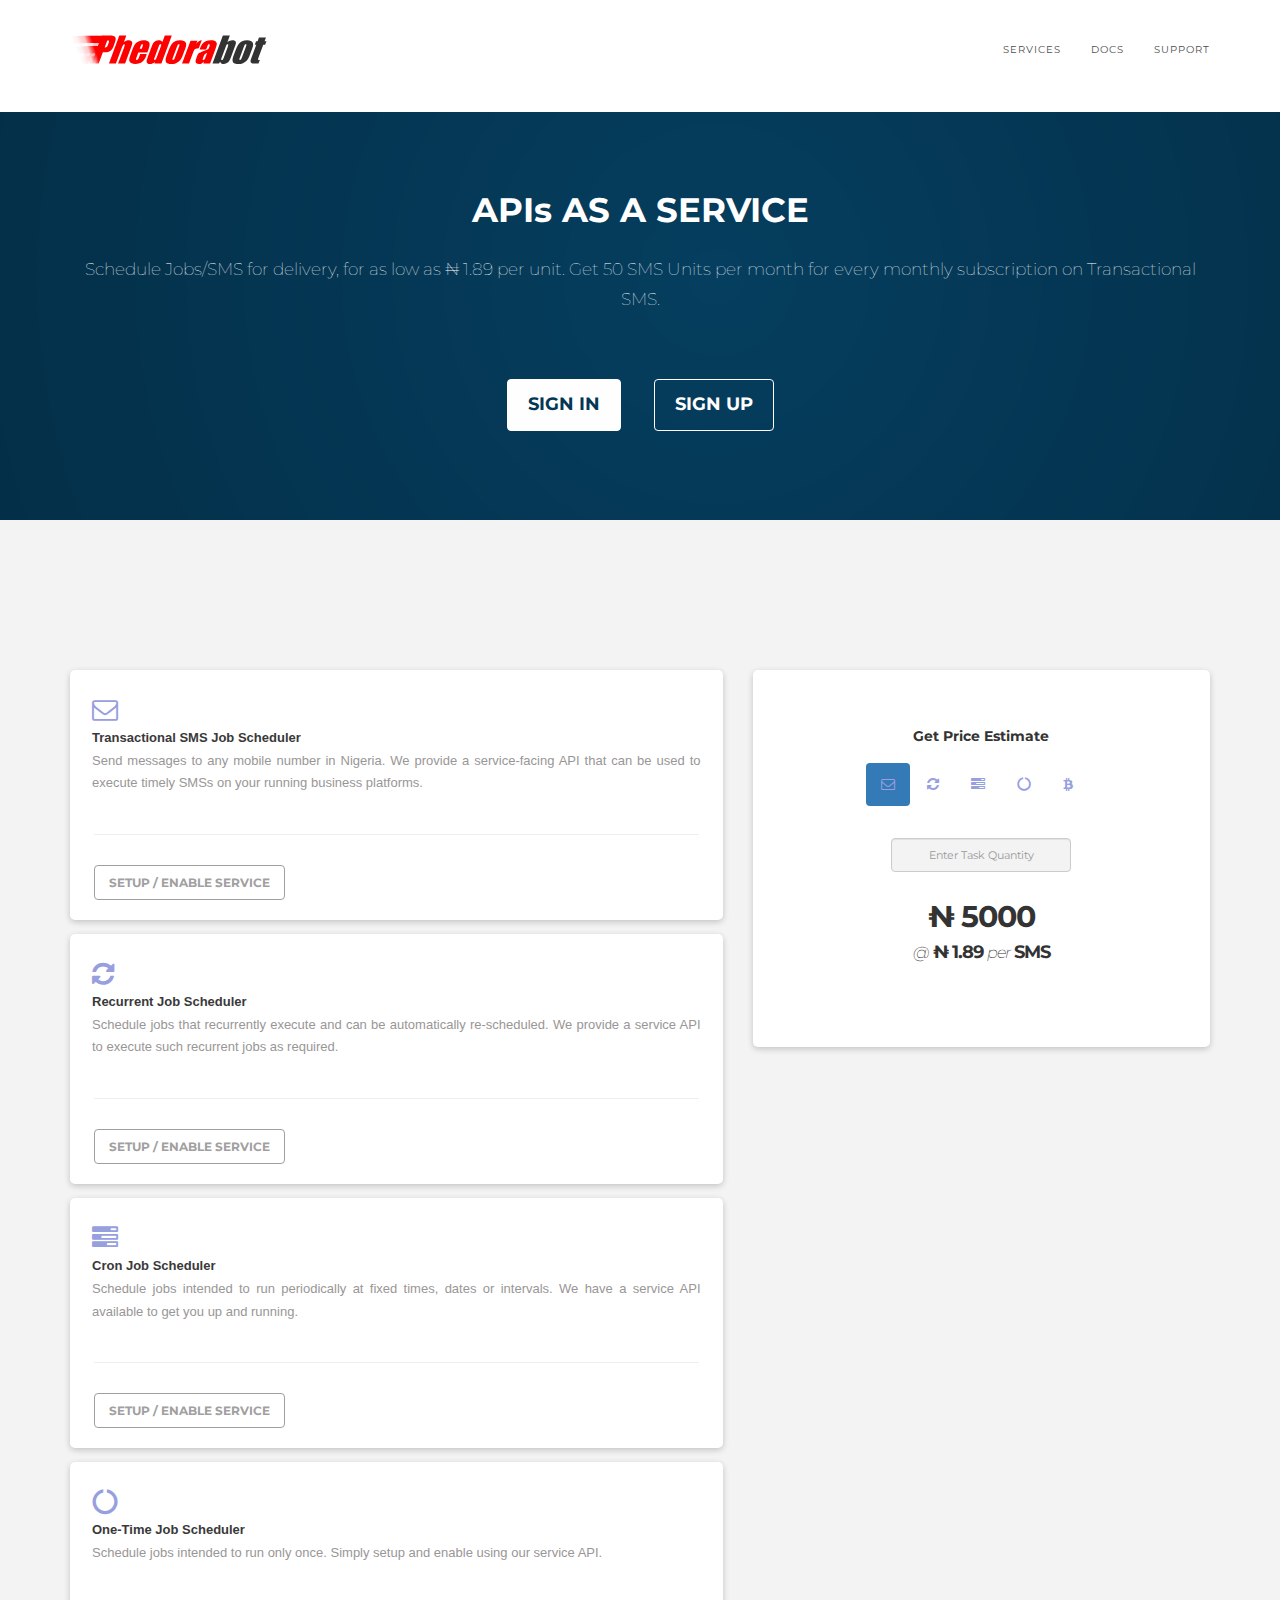
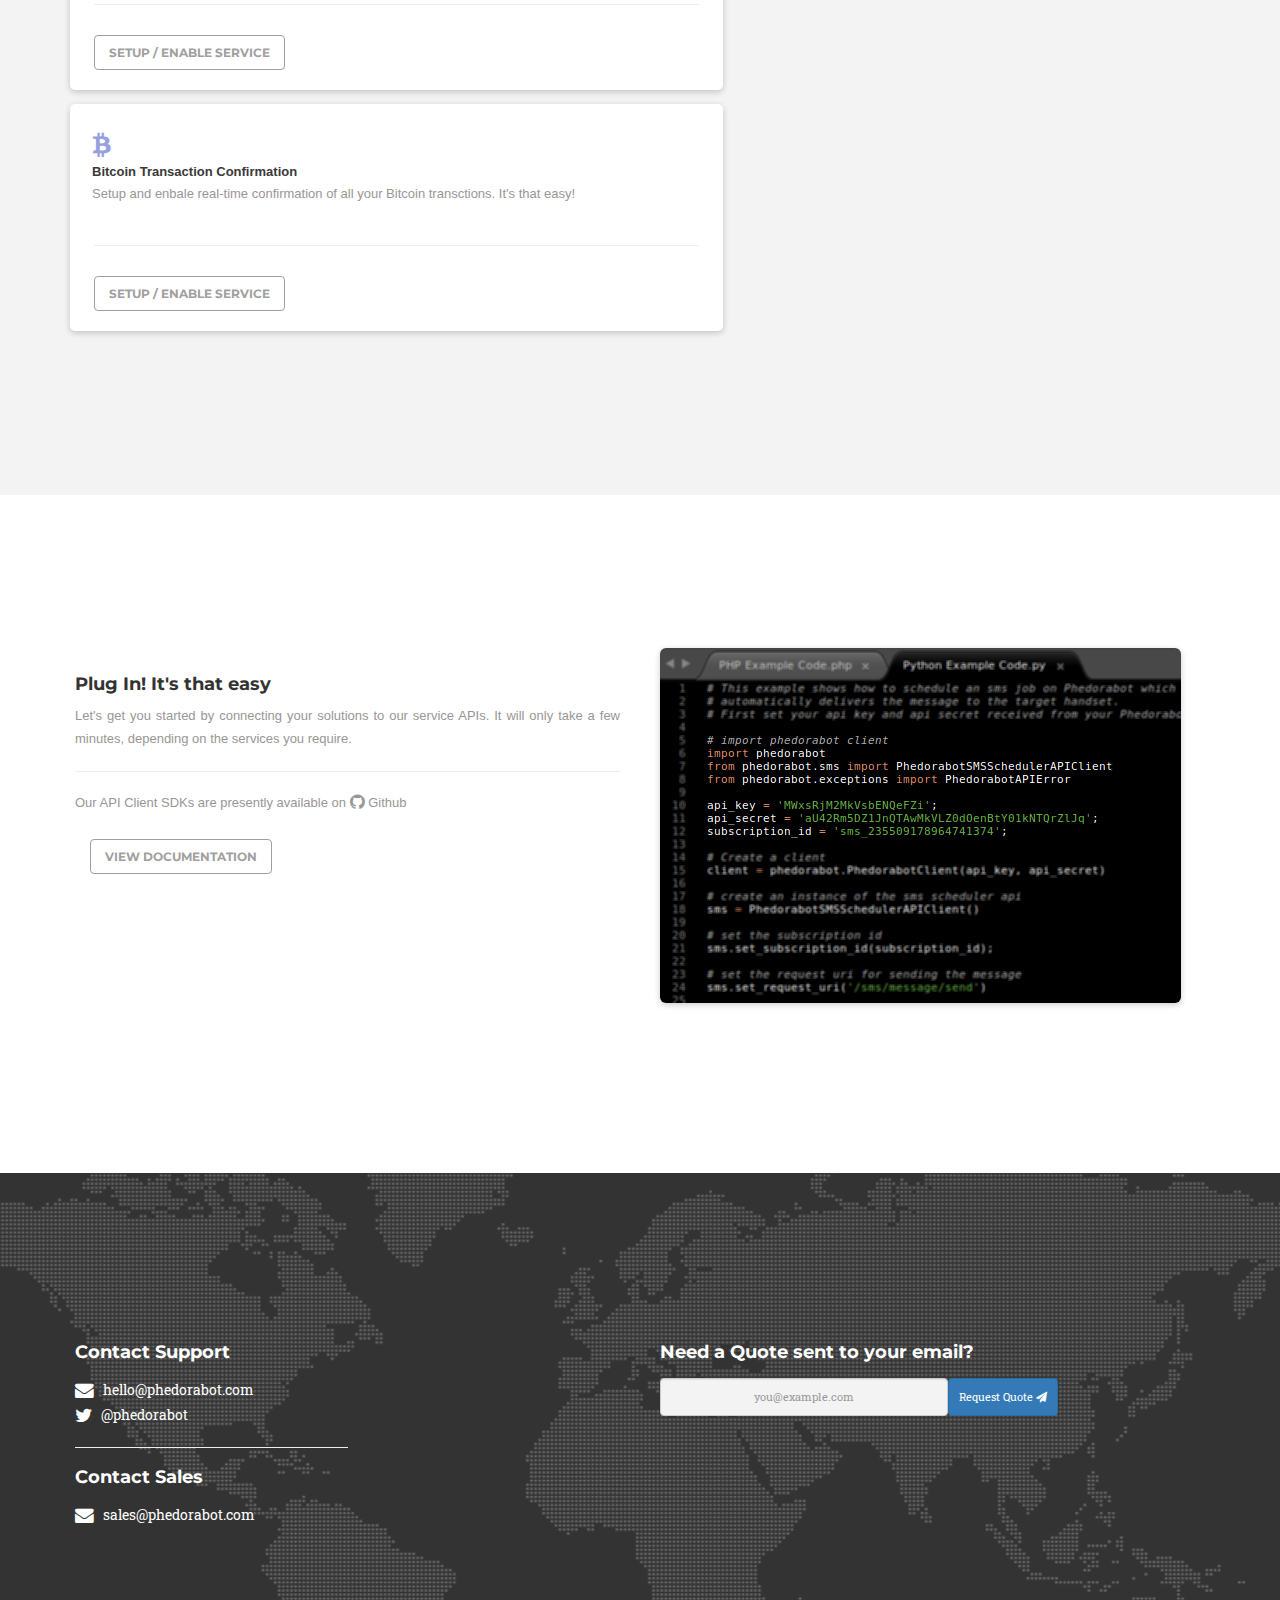
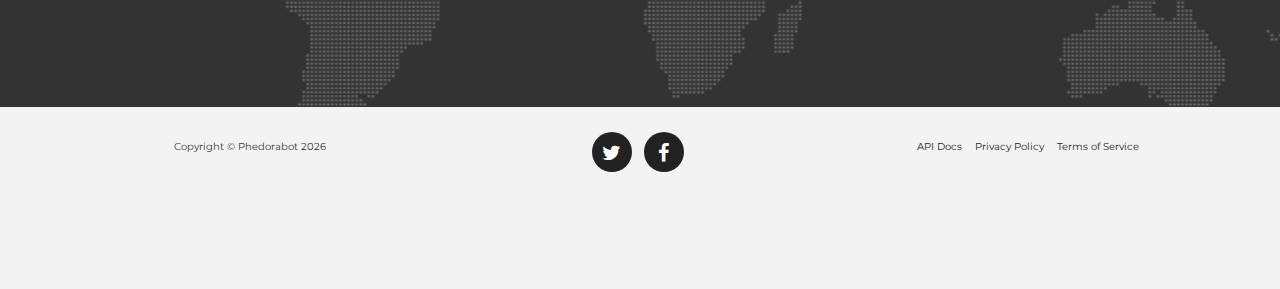
==== index.html @ bf087cc8 "Support Section & Estimate Aside Update" ====
<!DOCTYPE html>
<html lang="en">

<head>

    <meta charset="utf-8">
    <meta http-equiv="X-UA-Compatible" content="IE=edge">
    <meta name="viewport" content="width=device-width, initial-scale=1">
    <meta name="description" content="A Technology Solution Provider - PNET ">
    <meta name="author" content="">
    <link rel="shortcut icon" href="img/favicon.png">

    <title>Phedorabot</title>

    <!-- Bootstrap Core CSS -->
    <link href="css/bootstrap.min.css" rel="stylesheet">

    <!-- Custom CSS -->
    <link href="css/main.css" rel="stylesheet">
    <link href="css/animate.css" rel="stylesheet">

    <!-- Custom Fonts -->
    <link href="font-awesome/css/font-awesome.min.css" rel="stylesheet" type="text/css">
    <link href="https://fonts.googleapis.com/css?family=Montserrat:400,700" rel="stylesheet" type="text/css">
    <link href='https://fonts.googleapis.com/css?family=Kaushan+Script' rel='stylesheet' type='text/css'>
    <link href='https://fonts.googleapis.com/css?family=Droid+Serif:400,700,400italic,700italic' rel='stylesheet' type='text/css'>
    <link href='https://fonts.googleapis.com/css?family=Roboto+Slab:400,100,300,700' rel='stylesheet' type='text/css'>

    <!-- HTML5 Shim and Respond.js IE8 support of HTML5 elements and media queries -->
    <!-- WARNING: Respond.js doesn't work if you view the page via file:// -->
    <!--[if lt IE 9]>
        <script src="https://oss.maxcdn.com/libs/html5shiv/3.7.0/html5shiv.js"></script>
        <script src="https://oss.maxcdn.com/libs/respond.js/1.4.2/respond.min.js"></script>
    <![endif]-->

</head>

<body id="page-top" class="index">

    <!-- Navigation -->
    <nav class="navbar navbar-default navbar-fixed-top">
        <div class="container">
            <!-- Brand and toggle get grouped for better mobile display -->
            <div class="navbar-header page-scroll">
                <button type="button" class="navbar-toggle" data-toggle="collapse" data-target="#bs-example-navbar-collapse-1">
                    <span class="sr-only">Toggle navigation</span>
                    <span class="icon-bar"></span>
                    <span class="icon-bar"></span>
                    <span class="icon-bar"></span>
                </button>

                <a class="navbar-brand page-scroll" href="#page-top"><img  src="img/phedorabot.svg" alt="PNet Logo"/> </a>

            </div>

            <!-- Collect the nav links, forms, and other content for toggling -->
            <div class="collapse navbar-collapse" id="bs-example-navbar-collapse-1">
                <ul class="nav navbar-nav navbar-right">
                    <li class="hidden">
                        <a href="#page-top"></a>
                    </li>
                    <li>
                        <a class="page-scroll" href="#services">Services</a>
                    </li>
                    <li>
                        <a class="page-scroll" href="#docs">Docs</a>
                    </li>
                    <li>
                        <a class="page-scroll" href="#contact">Support</a>
                    </li>
                </ul>
            </div>
            <!-- /.navbar-collapse -->
        </div>
        <!-- /.container-fluid -->
    </nav>

    <!-- Header -->
    <header>
        <div class="container">
            <div class="intro-text">
                <div class="intro-lead-in animated fadeInDown"></div>
                <div class="intro-heading animated fadeInDown"><!--Heading Content--></div>

                <a href="#"><button class="btn btn-xl-alt">Sign In</button></a>
                <a href="#"><button class="btn btn-xl">Sign Up</button></a>
            </div>
        </div>
    </header>

    <!-- Services Section -->
    <section id="services">
        <div class="container">
            <div class="row">
                <div class="col-md-7">
                    <div class="service-list-index">                     
                       <p class="tsms text-muted"><i class="fa fa-envelope-o fa-2x service-tags"></i><br></p>
                       <hr>
                       <a href=""><button class="btn btn-service-list">Setup / Enable Service</button></a> 
                    </div>
                    <div class="service-list-index">                     
                       <p class="recurrent text-muted"><i class="fa fa-refresh fa-2x service-tags"></i><br></p>
                       <hr>
                       <a href=""><button class="btn btn-service-list">Setup / Enable Service</button></a> 
                    </div>
                    <div class="service-list-index">                     
                       <p class="cron text-muted"><i class="fa fa-tasks fa-2x service-tags"></i><br></p>
                       <hr>
                       <a href=""><button class="btn btn-service-list">Setup / Enable Service</button></a> 
                    </div>
                    <div class="service-list-index">                     
                       <p class="one-time text-muted"><i class="fa fa-circle-o-notch fa-2x service-tags"></i><br></p>
                       <hr>
                       <a href=""><button class="btn btn-service-list">Setup / Enable Service</button></a> 
                    </div>
                    <div class="service-list-index">                     
                       <p class="bitcoin text-muted"><i class="fa fa-bitcoin fa-2x service-tags"></i><br></p>
                       <hr>
                       <a href=""><button class="btn btn-service-list">Setup / Enable Service</button></a> 
                    </div>       
                </div>

                <div class="col-md-5 text-center">
                    <!-- *Place Holder for Price Estimate* -->
                    <aside class="est-aside">
                   
                    <label class="" style="margin-bottom:17px">Get Price Estimate</label>
                    <div id="estimate" style="width: 260px; padding-right: 15px;padding-left: 15px;margin-right: auto;margin-left: auto;">
                    <ul class="nav nav-pills" style="">
                        <li role="presentation" class="active"><a href="#"><i class="fa fa-envelope-o service-tags"></i></a></li>
                        <li role="presentation"><a href=" "><i class="fa fa-refresh service-tags"></i></a></li>
                        <li role="presentation"><a href=" "><i class="fa fa-tasks service-tags"></i></a></li>
                        <li role="presentation"><a href=" "><i class="fa fa-circle-o-notch service-tags"></i></a></li>
                        <li role="presentation"><a href=" "><i class="fa fa-bitcoin service-tags"></i></a></li>
                    </ul>
                    </div><!---/.estimate-->
                    <br>
                    <form class="form-inline">
                        <div class="form-group">
                            <label class="sr-only" for="">Transactional SMS Price Estimate</label>
                            <input type="" class="form-control text-center" placeholder="Enter Task Quantity" style="background-color: #f3f3f3;font-size:11px">
                        </div>
                        <!--button type="submit" class="btn btn-primary ">Get Estimate</button-->           
                    </form>

                    <div class="est-aside-result">
                        <h2>₦ 5000</h2>
                        <h4><em>@</em> ₦ 1.89 <em>per</em> SMS</h4>
                    </div> 
                    
                    </aside>

                </div>

            </div>
            
        </div>
    </section>

    <section id="docs">
        <div class="container">
            <div class="row">
                <div class="col-md-6">
                    <h4>Plug In! It's that easy</h4>
                    <p class="text-muted">
                        Let's get you started by connecting your solutions to our service APIs. It will 
                        only take a few minutes, depending on the services you require.
                    </p><hr>
                    <p class="text-muted">
                        Our API Client SDKs are presently available on  <i class="fa fa-github fa-lg"></i> Github
                        <i class="fa fa-python"></i>
                    </p>
                    <a href=""><button class="btn btn-service-list">View Documentation</button></a>
                </div>
                <div class="col-md-6" id="docs-code-image">
                    <img src="img/editor.png" alt="" class="img-responsive img-rounded">
                </div>
            </div>
        </div>

    </section>
    <!--style type="text/css">
        .col-md-1, .col-md-2, .col-md-3, .col-md-4, .col-md-6, .col-md-8 {
        background-color: #34495e;
        color: white;
        line-height: 5em;
        border: 1px solid white;
        height: 5em;
        }
        </style>

    <!-- Contact Section -->
    <section id="contact">
        <div class="container">
            <div class="row">                
                <!--div class="col-md-6">
                    <h2 class="section-heading"></h2>
                    <p>  </p>
                        
                </div-->
                <div class="col-md-6">
                        <h2 class="section-heading">Contact Support</h2>
                        <p>
                          <i class="fa fa-envelope fa-lg"></i> &nbsp hello@phedorabot.com<br/>
                          <i class="fa fa-twitter fa-lg"></i> &nbsp @phedorabot
                        </p>
                        <hr style="margin-right:50%">
                        <h2 class="section-heading">Contact Sales</h2>
                        <p>
                          <i class="fa fa-envelope fa-lg"></i> &nbsp sales@phedorabot.com<br/>  
                        </p>
                </div>
                <div class="col-md-6">
                        <h2 class="section-heading">Need a Quote sent to your email?</h2>
                        <form class="form-horizontal">
                                <div class="form-group col-xs-7">
                                    <label class="sr-only" for=""></label>
                                    <input type="email" class="form-control text-center" placeholder="you@example.com" style="background-color: #f3f3f3;font-size:11px">
                                </div>
                                <button type="submit" class="btn btn-primary " style="padding:10px;font-size:11px">Request Quote <i class="fa fa-paper-plane"></i></button>
                                           
                        </form>
                </div>
            </div>
        </div>
    </section>

    <footer>
        <div class="container">
            <div class="row">
                <div class="col-md-4">
                    <span class="copyright">Copyright &copy; Phedorabot <script>document.write(new Date().getFullYear())</script></span>
                </div>
                <div class="col-md-4">
                    <ul class="list-inline social-buttons">
                        <li><a href="#"><i class="fa fa-twitter"></i></a>
                        </li>
                        <li><a href="#"><i class="fa fa-facebook"></i></a>
                        </li>
                    </ul>
                </div>
               <div class="col-md-4">
                    <ul class="list-inline quicklinks">
                        <li><a href="#">API Docs</a>
                        </li>
                        <li><a href="privacy.html">Privacy Policy</a>
                        </li>
                        <li><a href="terms.html">Terms of Service</a>
                        </li>
                    </ul>
                </div>
            </div>
        </div>
    </footer>


    <!-- jQuery -->
    <script src="js/jquery.js"></script>

    <!-- Bootstrap Core JavaScript -->
    <script src="js/bootstrap.min.js"></script>

    <!-- Plugin JavaScript -->
    <script src="js/jquery.easing.min.js"></script>
    <script src="js/classie.js"></script>
    <script src="js/cbpAnimatedHeader.js"></script>

    <!-- CC JavaScript -->
    <script src="js/ContentControl.js"></script>

</body>

</html>
---- css/main.css ----
body {
    overflow-x: hidden;
    font-family: "Roboto Slab", "Helvetica Neue", Helvetica, Arial, sans-serif;
    background-color: #f3f3f3;   
}

.text-muted {
    color: rgb(153, 150, 150);
    text-align: justify;
    font-weight: 400;
    font-family: sans-serif;
    font-size: 13px
}

.text-muted strong {
    color: rgb(58, 57, 57);
    font-size: 13px
}

.text-primary {
    color: #222;
}

p {
    font-size: 14px;
    line-height: 1.75
}

p.large {
    font-size: 16px
}

a,
a:hover,
a:focus,
a:active,
a.active {
    outline: 0
}

a {
    color: #222
}

a:hover,
a:focus,
a:active,
a.active {
    color: #4d4d4d
}

h1,
h2,
h3,
h4,
h5,
h6 {
    font-family: Montserrat, "Helvetica Neue", Helvetica, Arial, sans-serif;
    text-transform: none;
    font-weight: 700
}

li { 
    line-height: 23px;
    list-style: none;
    margin-bottom: 12px;
}

#term-list li {
    margin-left: -2em;
    margin-right: 1.3em;
}

.service-tags {
    color: rgb(151, 159, 223);
}

.service-tags-dash {
    color: rgb(151, 159, 223);
    padding:42px 2px 0 2px;
}

#services p {
    margin-bottom: 3em;
    margin-left: 1em;
    margin-right: 1em;
    text-align: justify;
}

#services p em {
    font-size: 12px;
}



.service-list-index {
    background-color:#fff; 
    border-radius:5px; 
    padding: 5px 9px; 
    margin-bottom: 14px;
    border:0; 
    box-shadow: 0 2px 6px 0 hsla(0, 0%, 0%, 0.2) 
}

.service-list-index p {
    padding-top: 22px;
    font-size: 13px
}

.service-list-index strong {
    font-size: 13px
}

.service-list-index hr {
    /*border-color:#d4d4d4;*/
    margin: 15px;
}

.service-list-index br {
    margin-bottom: 12px
}

#privacy hr {
    border-color:#d4d4d4;
    margin: 2em 8em ;
} 
.img-centered {
    margin: 0 auto
}

.bg-light-gray {
    background-color: #f7f7f7
}

.bg-darkest-gray {
    background-color: #222
}

/**.btn-primary {
    color: #fff;
    background-color: #fed136;
    border-color: #fed136;
    font-family: Montserrat, "Helvetica Neue", Helvetica, Arial, sans-serif;
    text-transform: uppercase;
    font-weight: 700
}

.btn-primary:hover,
.btn-primary:focus,
.btn-primary:active,
.btn-primary.active,
.open .dropdown-toggle.btn-primary {
    color: #fff;
    background-color: #7e7e7e;
    border-color: #7e7e7e;
}

.btn-primary:active,
.btn-primary.active,
.open .dropdown-toggle.btn-primary {
    background-image: none
}

.btn-primary.disabled,
.btn-primary[disabled],
fieldset[disabled] .btn-primary,
.btn-primary.disabled:hover,
.btn-primary[disabled]:hover,
fieldset[disabled] .btn-primary:hover,
.btn-primary.disabled:focus,
.btn-primary[disabled]:focus,
fieldset[disabled] .btn-primary:focus,
.btn-primary.disabled:active,
.btn-primary[disabled]:active,
fieldset[disabled] .btn-primary:active,
.btn-primary.disabled.active,
.btn-primary[disabled].active,
fieldset[disabled] .btn-primary.active {
    background-color: #7e7e7e;
    border-color: #7e7e7e;
}

.btn-primary .badge {
    color: #7e7e7e;
    background-color: #fff
}**/

.btn-xl-alt {
    color: #043755;
    background-color: #fefefe;
    border-color: #fefefe;
    font-family: Montserrat, "Helvetica Neue", Helvetica, Arial, sans-serif;
    text-transform: uppercase;
    font-weight: 700;
    border-radius: 4px;
    font-size: 18px;
    padding: 12px 20px;
    margin: 15px ;
}

.btn-xl-alt:hover,
.btn-xl-alt:focus,
.btn-xl-alt:active,
.btn-xl-alt.active,
.open .dropdown-toggle.btn-xl-alt {
    opacity: 0.7;
}


.btn-xl {
    color: #fefefe;
    background-color: transparent;
    border-color: #fefefe;
    font-family: Montserrat, "Helvetica Neue", Helvetica, Arial, sans-serif;
    text-transform: uppercase;
    font-weight: 700;
    border-radius: 4px;
    font-size: 18px;
    padding: 12px 20px;
    margin: 15px ;
}

.btn-xl:hover,
.btn-xl:focus,
.btn-xl:active,
.btn-xl.active,
.open .dropdown-toggle.btn-xl {
    color: #7e7e7e;
    background-color: transparent;
    border-color: #7e7e7e;
}




.btn-xl:active,
.btn-xl.active,
.open .dropdown-toggle.btn-xl {
    background-image: none
}

.btn-xl.disabled,
.btn-xl[disabled],
fieldset[disabled] .btn-xl,
.btn-xl.disabled:hover,
.btn-xl[disabled]:hover,
fieldset[disabled] .btn-xl:hover,
.btn-xl.disabled:focus,
.btn-xl[disabled]:focus,
fieldset[disabled] .btn-xl:focus,
.btn-xl.disabled:active,
.btn-xl[disabled]:active,
fieldset[disabled] .btn-xl:active,
.btn-xl.disabled.active,
.btn-xl[disabled].active,
fieldset[disabled] .btn-xl.active {
    background-color: #7e7e7e;
    border-color: #7e7e7e;
}

.btn-xl .badge {
    color: #333333;
    background-color: #fff
}


/**** Service list button styling  Begin ****/

.btn-service-list {
    color: #a19f9f;
    background-color: transparent;
    border-color: #a19f9f;
    font-family: Montserrat, "Helvetica Neue", Helvetica, Arial, sans-serif;
    text-transform: uppercase;
    font-weight: 700;
    border-radius: 4px;
    font-size: 12px;
    padding: 8px 14px;
    margin: 15px ;
}

.btn-service-list:hover,
.btn-service-list:focus,
.btn-service-list:active,
.btn-service-list.active,
.open .dropdown-toggle.btn-service-list {
    color: #7e7e7e;
    background-color: transparent;
    border-color: #7e7e7e;
}


/**** Service list button styling End ****/




.navbar-default {
    background-color: #fff;
    border-color: transparent;
    padding: 16px 0; /**fixes navigation bar padding on mobile view **/
}

.navbar-default .navbar-brand {
    color: #fefefe;
    font-family: "Helvetica Neue", Helvetica, Arial, cursive;
    margin-top: -14px;  /* fix extra space above brand */
}




.navbar-brand img {
    height: 45px;     /** fix brand identity sizing on pages **/
}

.navbar-default .navbar-brand:hover,
.navbar-default .navbar-brand:focus,
.navbar-default .navbar-brand:active,
.navbar-default .navbar-brand.active {
    color: #fefefe
}

.navbar-default .navbar-collapse {
    border-color: rgba(255, 255, 255, .02)
}

.navbar-default .navbar-toggle {
    background-color: #7e7e7e;
    border-color: #7e7e7e;
}

.navbar-default .navbar-toggle .icon-bar {
    background-color: #fff
}

.navbar-default .navbar-toggle:hover,
.navbar-default .navbar-toggle:focus {
    background-color: #DFDEDE;
}

.navbar-default .nav li a {
    font-family: Montserrat, "Helvetica Neue", Helvetica, Arial, sans-serif;
    text-transform: uppercase;
    font-weight: 400;
    font-size: 70%;
    letter-spacing: 1px;
    color: #4d4d4d;
}

.navbar-default .nav li a:hover,
.navbar-default .nav li a:focus {
    color: #7e7e7e;
    outline: 0
}

.navbar-default .navbar-nav>.active>a {
    border-radius: 0;
    color: #4d4d4d;
    background-color: #DFDEDE;
}

.navbar-default .navbar-nav>.active>a:hover,
.navbar-default .navbar-nav>.active>a:focus {
    color: #4d4d4d;
    background-color: #DFDEDE;
}


@media (min-width:768px) {
    .navbar-default {
        background-color: #fff;
        padding: 25px 0;
        -webkit-transition: padding .3s;
        -moz-transition: padding .3s;
        transition: padding .3s;
        border: 0
    }
    .navbar-default .navbar-brand {
        font-size: 2em;
        -webkit-transition: all .3s;
        -moz-transition: all .3s;
        transition: all .3s
    }
    .navbar-default .navbar-nav>.active>a {
        border-radius: 3px
    }
    .navbar-default.navbar-shrink {
        background-color: #fff;
        padding: 10px 0
    }
    .navbar-default.navbar-shrink .navbar-brand {
        font-size: 1.5em
    }
}



/**** Dashboard ****/
/**********************/


/***** Navigation Menu Starts ******/

.navbar-dash {
    background-color: #1a1a1a;
    border-color: transparent;
    height: 16px;
    padding: 3px 0;
}

.navbar-dash .navbar-dash-brand {
    color: #fff;
    font-family: "Helvetica Neue", Helvetica, Arial, cursive;
}



.navbar-dash-brand img {
    height: 35px;   /** fix brand identity sizing on pages **/
}

.navbar-dash .navbar-dash-brand:hover,
.navbar-dash .navbar-dash-brand:focus,
.navbar-dash .navbar-dash-brand:active,
.navbar-dash .navbar-dash-brand.active {
    color: #fefefe;
}

.navbar-dash .navbar-collapse {
    border-color: rgba(255, 255, 255, .02);
}

.navbar-dash .navbar-toggle {
    background-color: #1a1a1a;
    border-color: #7e7e7e;
}

.navbar-dash .navbar-toggle .icon-bar {
    background-color: #fff
}

.navbar-dash .navbar-toggle:hover,
.navbar-dash .navbar-toggle:focus {
    background-color: #7e7e7e;
}

.navbar-dash .nav li a {
    font-family: Montserrat, "Helvetica Neue", Helvetica, Arial, sans-serif;
    text-transform: uppercase;
    font-weight: 400;
    font-size: 70%;
    letter-spacing: 1px;
    color: #fff;
}

.navbar-dash .nav li a:hover,
.navbar-dash .nav li a:focus {
    color: #7e7e7e;
    outline: 0
}

.navbar-default .navbar-nav>.active>a {
    border-radius: 0;
    color: #4d4d4d;
    background-color: #DFDEDE;
}

.navbar-default .navbar-nav>.active>a:hover,
.navbar-default .navbar-nav>.active>a:focus {
    color: #4d4d4d;
    background-color: #DFDEDE;
}

@media (min-width:768px) {
    .navbar-dash {
        background-color: #1a1a1a;
        padding: 0;
        -webkit-transition: padding .3s;
        -moz-transition: padding .3s;
        transition: padding .3s;
        border: 0
    }
    .navbar-dash .navbar-dash-brand {
        font-size: 2em;
        -webkit-transition: all .3s;
        -moz-transition: all .3s;
        transition: all .3s
    }

    .navbar-dash .navbar-nav-dash>.active>a {
        border-radius: 3px;
    }
    .navbar-dash.navbar-shrink {
        background-color: #fff;
        padding: 10px 0
    }
    .navbar-dash.navbar-shrink .navbar-dash-brand {
        font-size: 1.5em
    }
}

/***** Navigation Menu Ends******/


/********** Dashboard Body Styling Starts ***********/

/**** Services Button ****/

.btn-xl-dash {
    color: #fefefe;
    background-color: transparent;
    border-color: #fefefe;
    font-family: Montserrat, "Helvetica Neue", Helvetica, Arial, sans-serif;
    text-transform: uppercase;
    font-weight: 700;
    border-radius: 4px;
    font-size: 12px;
    padding: 8px 14px;
    margin: 15px ;
}

.btn-xl-dash:hover,
.btn-xl-dash:focus,
.btn-xl-dash:active,
.btn-xl-dash.active,
.open .dropdown-toggle.btn-xl-dash {
    color: #7e7e7e;
    background-color: transparent;
    border-color: #7e7e7e;
}

/**** Services Button Ends ****/

#dash-body {
    background-color: #ece9e9;
}

.dash-service {
    background-color:#fff; 
    border-radius:4px; 
    -webkit-box-shadow: 0 3px 4px rgba(0, 0, 0, .5);
    box-shadow: 0 3px 4px rgba(0, 0, 0, .5);
}

.service-info {
    font-weight: 400;
    font-size: 13px;
    color: #fff; 
    padding: 22px;
}


/**** Dashboard Main Ends ****/
/*****************************/




/**** Landing (Index) Page Styling ****/

header {
    background-image: url(../img/header-bg.png);
    background-repeat: none;
    background-attachment: scroll;
    background-position: center center;
    -webkit-background-size: cover;
    -moz-background-size: cover;
    background-size: cover;
    -o-background-size: cover;
    text-align: center;
    height: 520px;
}

header .intro-text {
    padding-top: 100px;
    padding-bottom: 50px;
}

.intro-text strong {
  opacity: 0.6;
}

.intro-text img {
  margin-top: -3em;
}

/**.intro-text a {

}**/

header .intro-text .intro-lead-in {
    font-family: "Helvetica Neue";
    font-style: normal;
    font-weight: bold;
    font-size: 32px;
    line-height: 38px;
    margin-bottom: 25px;
    color: #fff;
}

.intro-lead-in h1 {
    font-size: 28px;
}

header .intro-text .intro-heading {
    font-family: Montserrat, "Helvetica Neue", Helvetica, Arial, sans-serif;
    font-weight: 200;
    font-size: 13px;
    line-height: 18px;
    margin-bottom: 25px;
    color: #fff;
}

header em {
    font-size: 11px;
    font-family: sans-serif;
    font-weight: 100;
    line-height: 12px;
    font-style: normal;
}

@media (min-width:768px) {
    header .intro-text {
        padding-top: 172px;
        padding-bottom: 172px;
    }
    header .intro-text .intro-lead-in {
        font-family: "Helvetica Neue", Helvetica, Arial, sans-serif;
        font-style: normal;
        font-size: 50px;
        line-height: 60px;
        margin-bottom: 25px
    }

    .intro-lead-in h1 {
        font-size: 34px;
    }

    header .intro-text .intro-heading {
        font-family: Montserrat, "Helvetica Neue", Helvetica, Arial, sans-serif;
        font-weight: 100;
        font-size: 17px;
        line-height: 30px;
        margin-bottom: 50px
    }

    header em {
        font-size: 14px;
        font-family: sans-serif;
        font-weight: 100;
        line-height: 14px;
        font-style: normal;
    }
}

/**Learn More Button**/

.learn li a {
    color: #fff;
    list-style-type: square;
}

section {
    padding: 100px 0
}

section div {
    padding-bottom: -7px
}

section#docs {
    background-color: #fff;
}

#docs-code-image img{
    border:0; 
    box-shadow: 0 2px 6px 0 hsla(0, 0%, 0%, 0.2);
    margin-top: -17px
}

section h2.section-heading {
    font-size: 18px;
    margin-top: 0;
    margin-bottom: 15px;
    color: #7e7e7e;
    text-transform: none;
}

section h3.section-subheading {
    font-size: 16px;
    font-family: "Droid Serif", "Helvetica Neue", Helvetica, Arial, sans-serif;
    text-transform: none;
    font-style: italic;
    font-weight: 400;
    margin-bottom: 75px
}

@media (min-width:768px) {
    section {
        padding: 150px 0
    }
}

.service-heading {
    margin: 15px 0;
    text-transform: none;
    color: rgb(168, 166, 166)

}

/** Fix Bottom Margins for Services**/
.col-md-4 {
    margin-bottom: 6em;
}
@media (min-width:768px) {
    .col-md-4 {
        margin-bottom: 8em;
    }
}
/*** Fix support contact section***/
.col-md-6 {
    padding: 20px;
}

section#contact {
    background-color: #333333;
    background-image: url(../img/map-image.png);
    background-position: center;
    background-repeat: no-repeat;
    color: #fff;
}

section#contact .section-heading {
    color: #fff;
}

section#contact .form-group {
    margin-bottom: 0
}

section#contact .form-group input,
section#contact .form-group textarea {
    padding: 10px
}

section#contact .form-group input.form-control {
    height: auto
}

section#contact .form-group textarea.form-control {
    height: 236px
}

section#contact .form-control:focus {
    border-color: #d4d4d4;
    box-shadow: none
}

section#contact::-webkit-input-placeholder {
    font-family: Montserrat, "Helvetica Neue", Helvetica, Arial, sans-serif;
    text-transform: uppercase;
    font-weight: 700;
    color: #bbb
}

section#contact:-moz-placeholder {
    font-family: Montserrat, "Helvetica Neue", Helvetica, Arial, sans-serif;
    text-transform: uppercase;
    font-weight: 700;
    color: #bbb
}

section#contact::-moz-placeholder {
    font-family: Montserrat, "Helvetica Neue", Helvetica, Arial, sans-serif;
    text-transform: uppercase;
    font-weight: 700;
    color: #bbb
}

section#contact:-ms-input-placeholder {
    font-family: Montserrat, "Helvetica Neue", Helvetica, Arial, sans-serif;
    text-transform: uppercase;
    font-weight: 700;
    color: #bbb
}

section#contact .text-danger {
    color: #e74c3c
}

footer {
    padding: 25px 0;
    text-align: center;
    font-size: 10px;
    font-weight: normal
}

footer span.copyright {
    line-height: 30px;
    font-family: Montserrat, "Helvetica Neue", Helvetica, Arial, sans-serif;
    text-transform: uppercase;
    text-transform: none
}

footer ul.quicklinks {
    margin-bottom: 0;
    line-height: 30px;
    font-family: Montserrat, "Helvetica Neue", Helvetica, Arial, sans-serif;
    text-transform: uppercase;
    text-transform: none;
}

ul.social-buttons {
    margin-bottom: 0
}

ul.social-buttons li a {
    display: block;
    background-color: #222;
    height: 40px;
    width: 40px;
    border-radius: 100%;
    font-size: 20px;
    line-height: 40px;
    color: #fff;
    outline: 0;
    -webkit-transition: all .3s;
    -moz-transition: all .3s;
    transition: all .3s
}

ul.social-buttons li a:hover,
ul.social-buttons li a:focus,
ul.social-buttons li a:active {
    background-color: #7e7e7e;
}

.btn:focus,
.btn:active,
.btn.active,
.btn:active:focus {
    outline: 0
}


div.form-container {
    max-width: 340px;
    margin: 0 auto;
}

.est-aside {
    background-color: #fff;
    font-family: Montserrat, "Helvetica Neue", Helvetica, Arial, sans-serif;
    padding: 4em 2em;
    border-radius: 5px;
    border:0; 
    box-shadow: 0 2px 6px 0 hsla(0, 0%, 0%, 0.2) 
}

.est-aside-result {
    margin: 1em 0;
    letter-spacing: -1px;
}

.est-aside-result em {
    font-weight: 200;
    font-size: medium;
}

@media (min-width:768px) {
    .est-aside {
        padding: 4em 2em;
    }
    .est-aside-result {
        margin: 2em 0;
    }

}
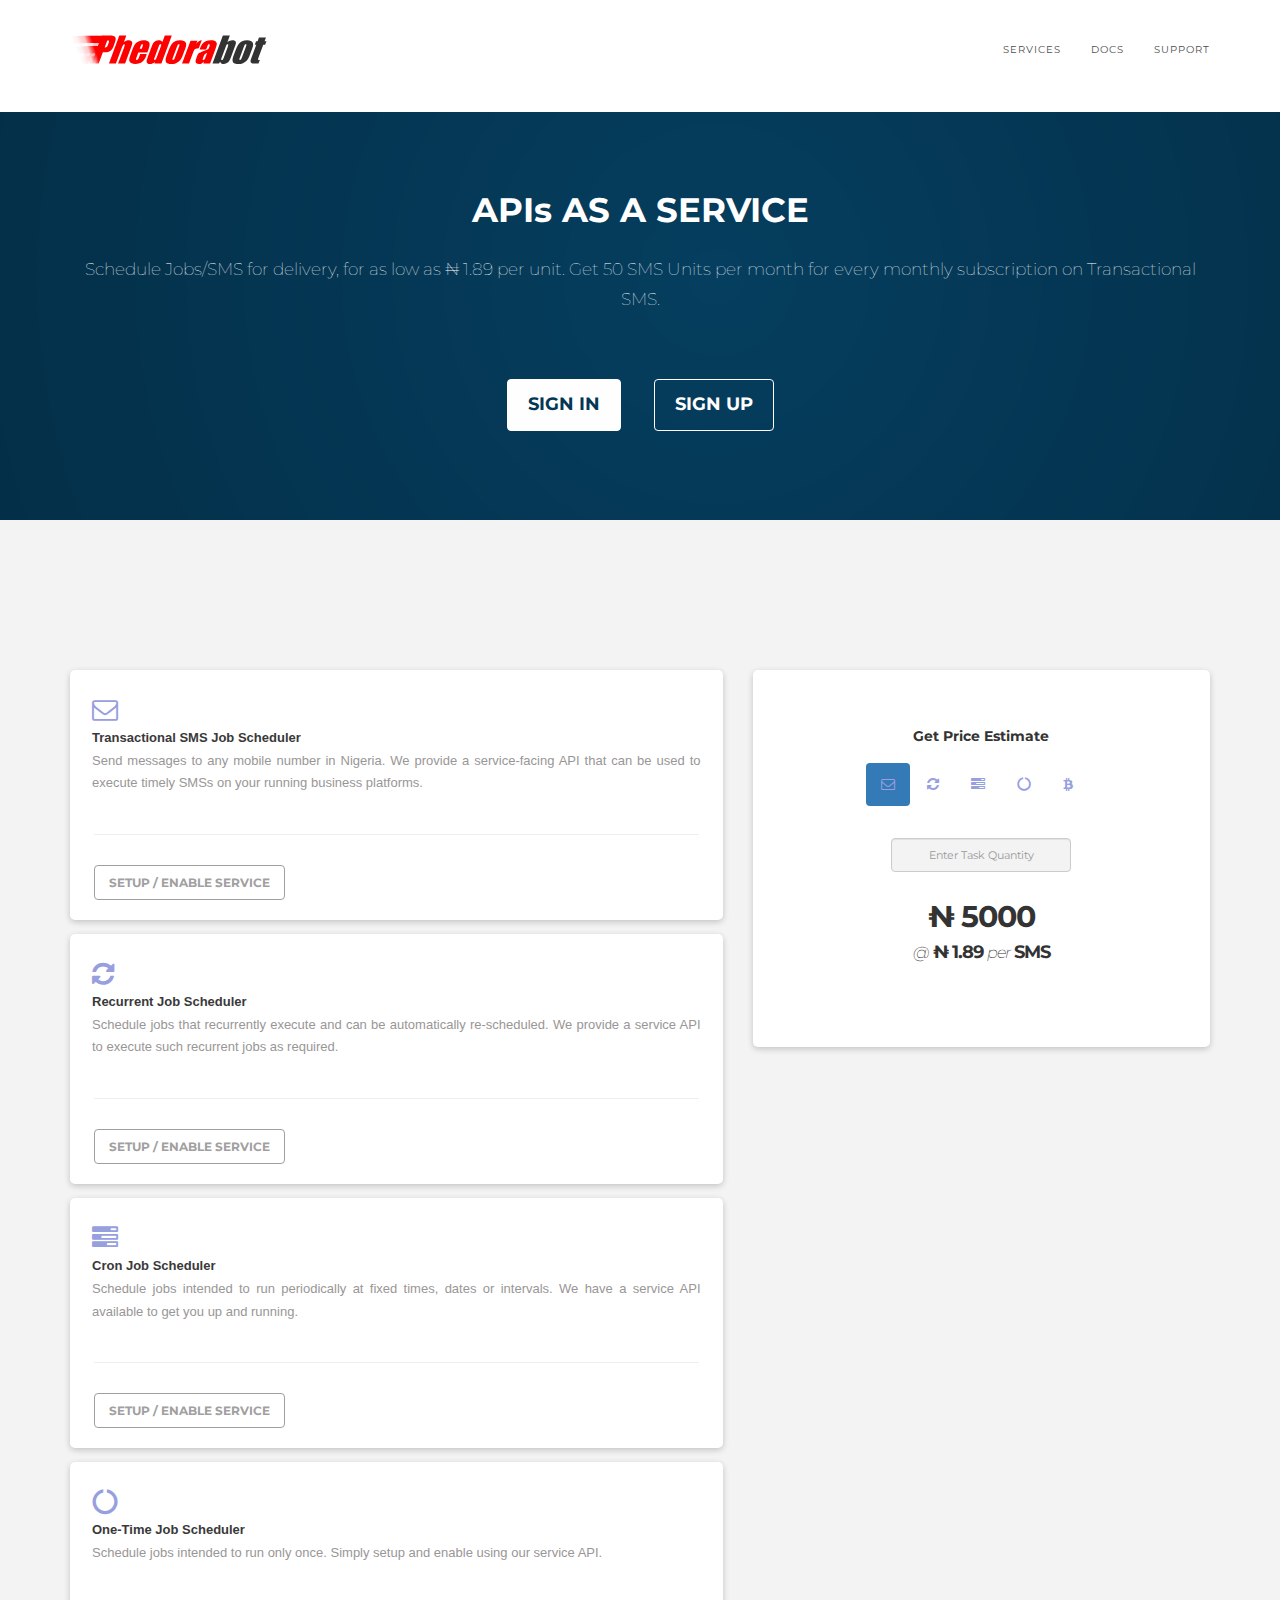
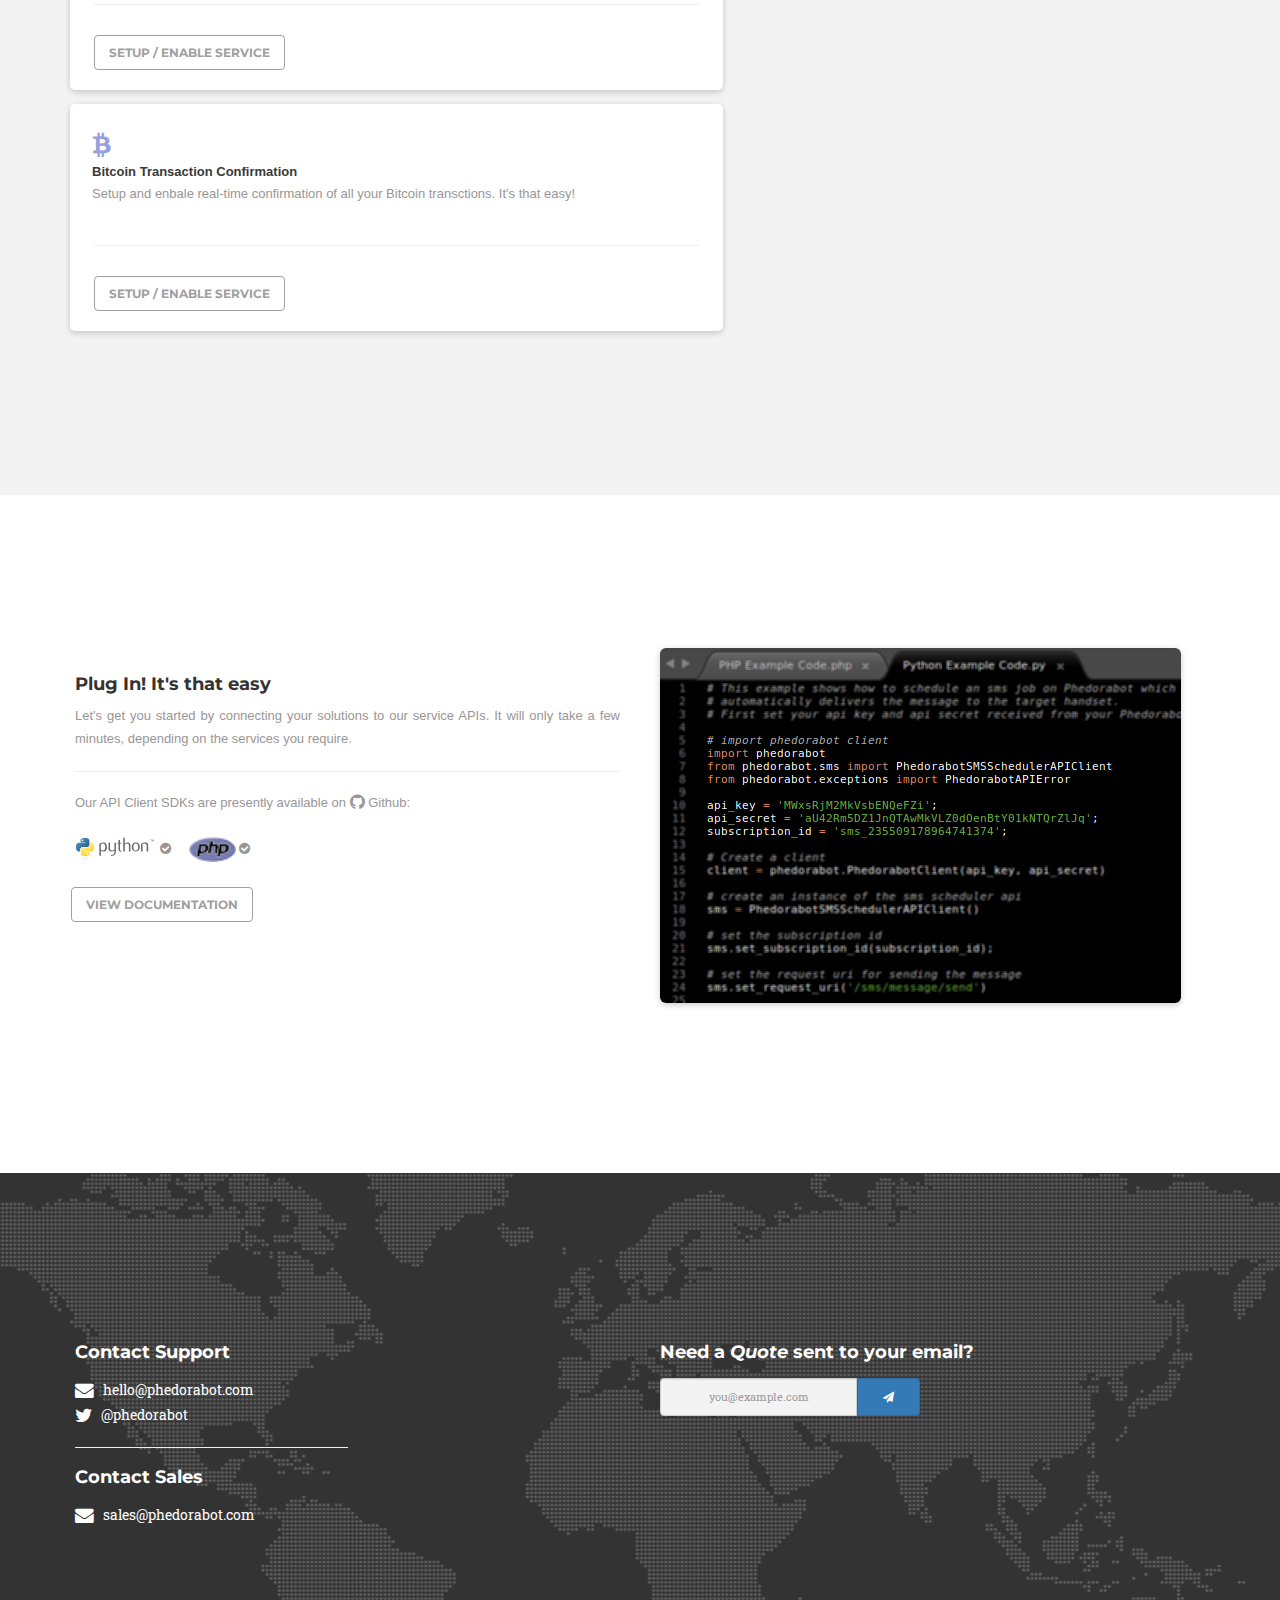
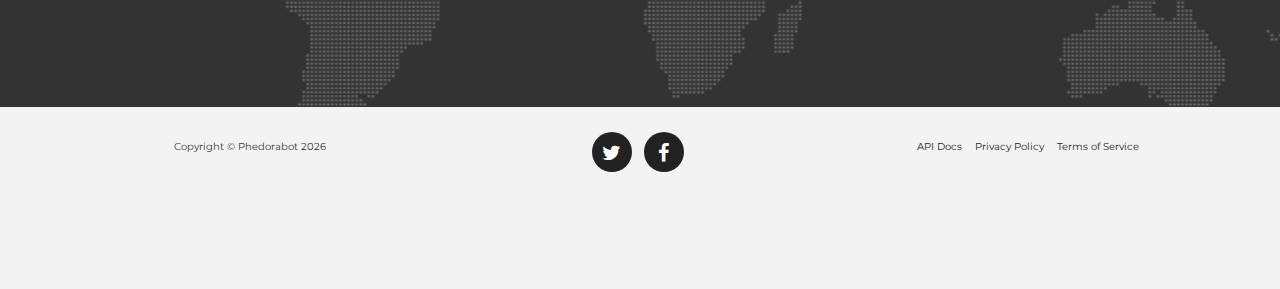
==== commit 81bb3456: "Quote Email Form" ====
--- a/index.html
+++ b/index.html
@@ -167,10 +167,11 @@
                         only take a few minutes, depending on the services you require.
                     </p><hr>
                     <p class="text-muted">
-                        Our API Client SDKs are presently available on  <i class="fa fa-github fa-lg"></i> Github
-                        <i class="fa fa-python"></i>
+                        Our API Client SDKs are presently available on  <i class="fa fa-github fa-lg"></i> Github:<br><br>
+                        <a href=" "><img src="img/python-logo-generic.svg" style="height:25px"></a><i class="fa fa-check-circle"></i> &nbsp; &nbsp;
+                        <a href=" "><img src="img/32px-PHP-logo.svg.png" style="height:25px"></a> <i class="fa fa-check-circle"></i>
                     </p>
-                    <a href=""><button class="btn btn-service-list">View Documentation</button></a>
+                    <a href=""><button class="btn btn-service-list" style="margin-left:-4px">View Documentation</button></a>
                 </div>
                 <div class="col-md-6" id="docs-code-image">
                     <img src="img/editor.png" alt="" class="img-responsive img-rounded">
@@ -211,13 +212,13 @@
                         </p>
                 </div>
                 <div class="col-md-6">
-                        <h2 class="section-heading">Need a Quote sent to your email?</h2>
+                        <h2 class="section-heading">Need a <em>Quote</em> sent to your email?</h2>
                         <form class="form-horizontal">
-                                <div class="form-group col-xs-7">
+                                <div class="form-group col-xs-9 col-md-5">
                                     <label class="sr-only" for=""></label>
-                                    <input type="email" class="form-control text-center" placeholder="you@example.com" style="background-color: #f3f3f3;font-size:11px">
+                                    <input type="email" class="form-control text-center" placeholder="you@example.com" style="background-color: #f3f3f3;font-size:11px;border-top-right-radius:0;border-bottom-right-radius:0;">
                                 </div>
-                                <button type="submit" class="btn btn-primary " style="padding:10px;font-size:11px">Request Quote <i class="fa fa-paper-plane"></i></button>
+                                <button type="submit" class="btn btn-primary " style="padding:10px 25px;font-size:11px; border-top-left-radius:0;border-bottom-left-radius:0"><i class="fa fa-paper-plane"></i></button>
                                            
                         </form>
                 </div>
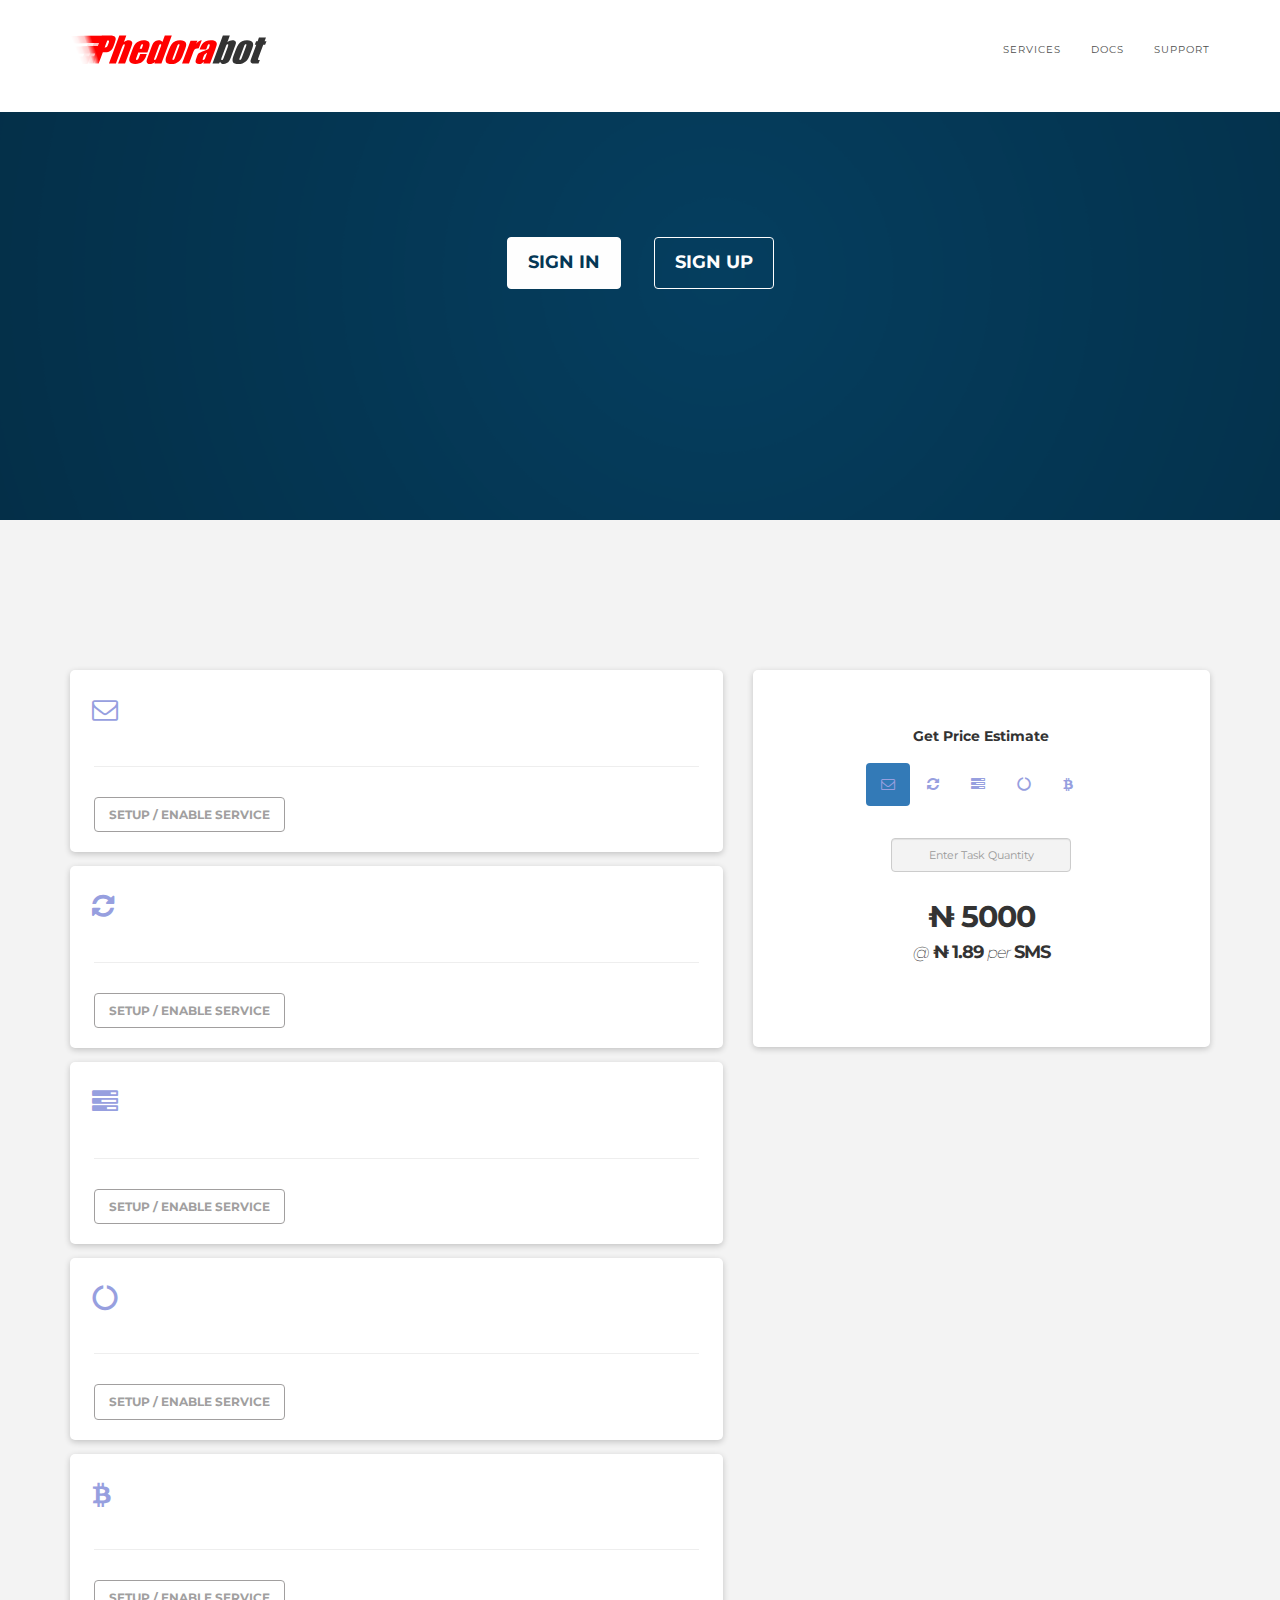
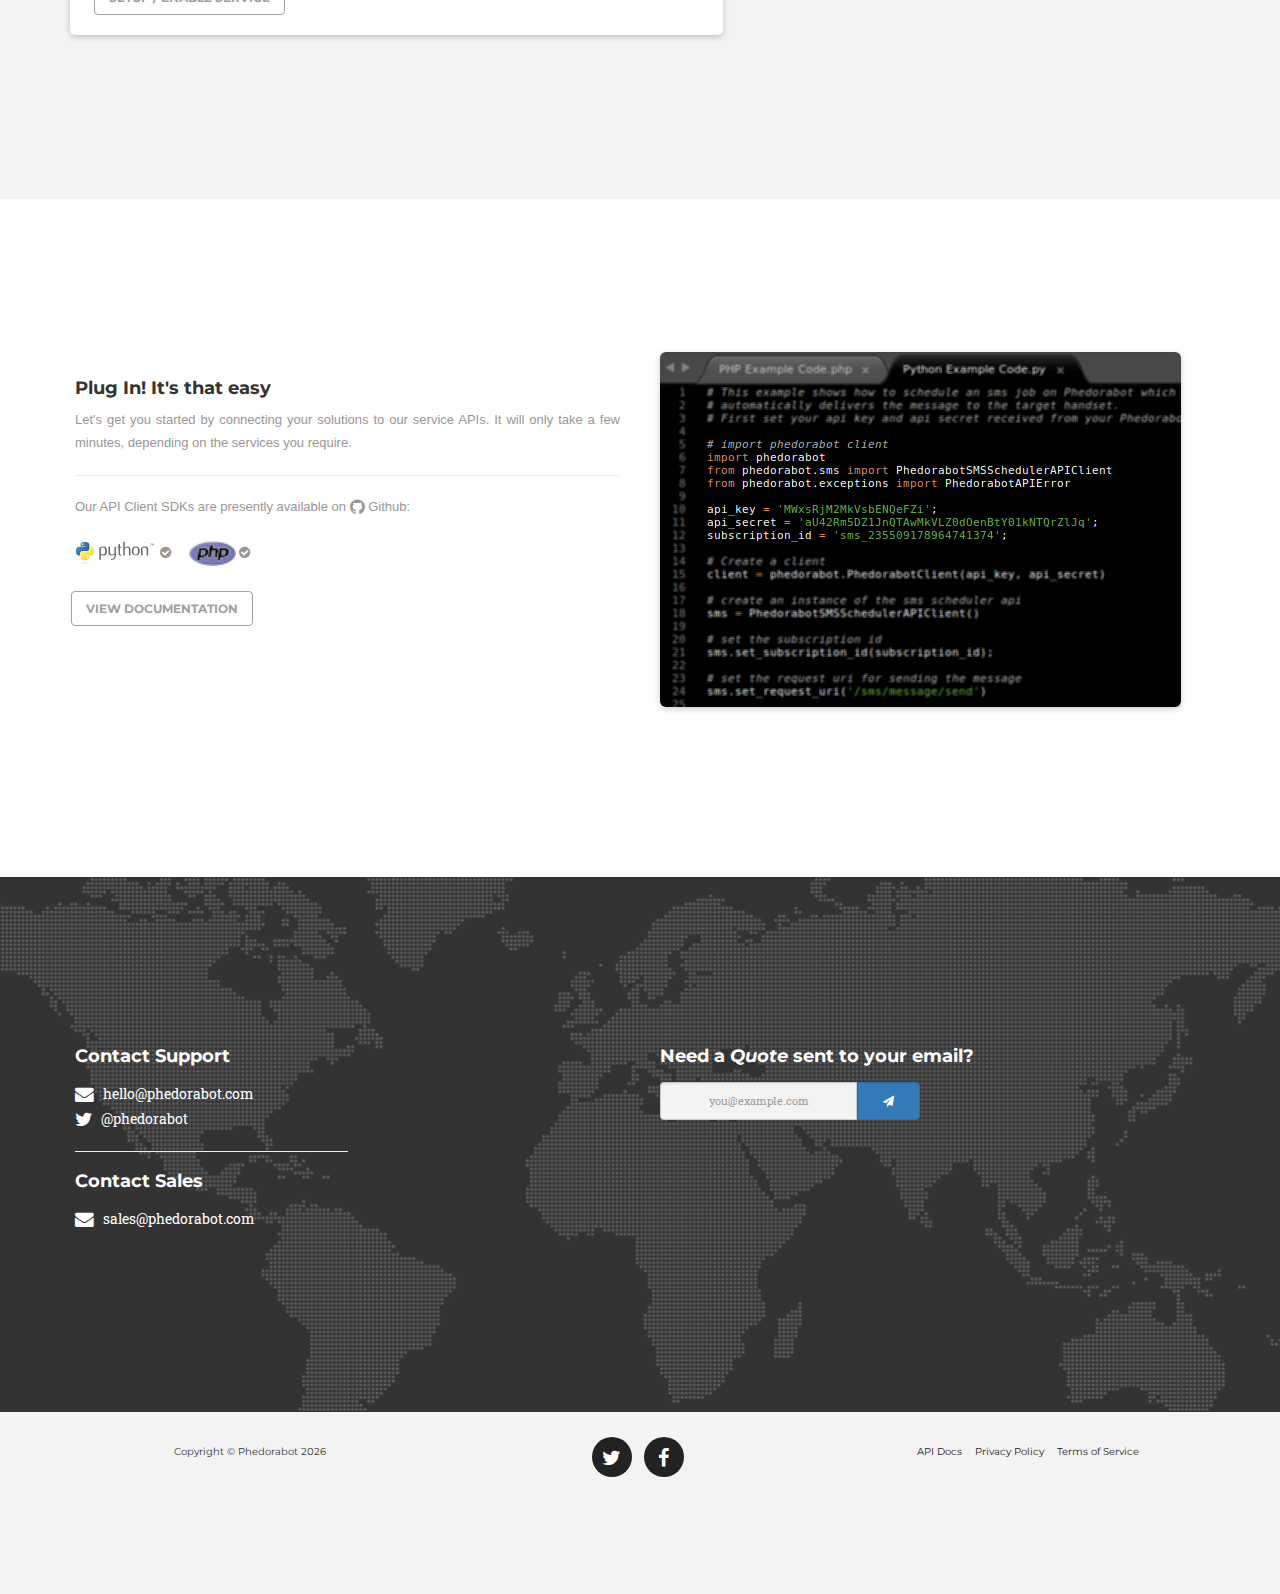
==== commit 15d8ea1c: "Content Control JS" ====
--- a/index.html
+++ b/index.html
@@ -6,11 +6,11 @@
     <meta charset="utf-8">
     <meta http-equiv="X-UA-Compatible" content="IE=edge">
     <meta name="viewport" content="width=device-width, initial-scale=1">
-    <meta name="description" content="A Technology Solution Provider - PNET ">
-    <meta name="author" content="">
+    <meta name="description" content="API as a Service - Phedorabot ">
+    <meta name="author" content="Phedorabot - API as a Service">
     <link rel="shortcut icon" href="img/favicon.png">
 
-    <title>Phedorabot</title>
+    <title>Phedorabot - API as a Service</title>
 
     <!-- Bootstrap Core CSS -->
     <link href="css/bootstrap.min.css" rel="stylesheet">
@@ -32,6 +32,7 @@
         <script src="https://oss.maxcdn.com/libs/html5shiv/3.7.0/html5shiv.js"></script>
         <script src="https://oss.maxcdn.com/libs/respond.js/1.4.2/respond.min.js"></script>
     <![endif]-->
+    <script src="js/modernizr-2.7.1.js"></script>
 
 </head>
 
@@ -79,8 +80,11 @@
     <header>
         <div class="container">
             <div class="intro-text">
+                <!--div class="intro-lead-in animated fadeInDown"></div>
+                <div class="intro-heading animated fadeInDown"><!--Heading Content></div-->
+
                 <div class="intro-lead-in animated fadeInDown"></div>
-                <div class="intro-heading animated fadeInDown"><!--Heading Content--></div>
+                <div class="intro-heading animated fadeInDown" data-wow-delay="0.5s"><!--Heading Content--></div>
 
                 <a href="#"><button class="btn btn-xl-alt">Sign In</button></a>
                 <a href="#"><button class="btn btn-xl">Sign Up</button></a>
@@ -126,7 +130,7 @@
                    
                     <label class="" style="margin-bottom:17px">Get Price Estimate</label>
                     <div id="estimate" style="width: 260px; padding-right: 15px;padding-left: 15px;margin-right: auto;margin-left: auto;">
-                    <ul class="nav nav-pills" style="">
+                    <ul class="nav nav-pills">
                         <li role="presentation" class="active"><a href="#"><i class="fa fa-envelope-o service-tags"></i></a></li>
                         <li role="presentation"><a href=" "><i class="fa fa-refresh service-tags"></i></a></li>
                         <li role="presentation"><a href=" "><i class="fa fa-tasks service-tags"></i></a></li>
@@ -264,7 +268,7 @@
     <!-- Plugin JavaScript -->
     <script src="js/jquery.easing.min.js"></script>
     <script src="js/classie.js"></script>
-    <script src="js/cbpAnimatedHeader.js"></script>
+    <script src="js/wow.min.js"></script>
 
     <!-- CC JavaScript -->
     <script src="js/ContentControl.js"></script>
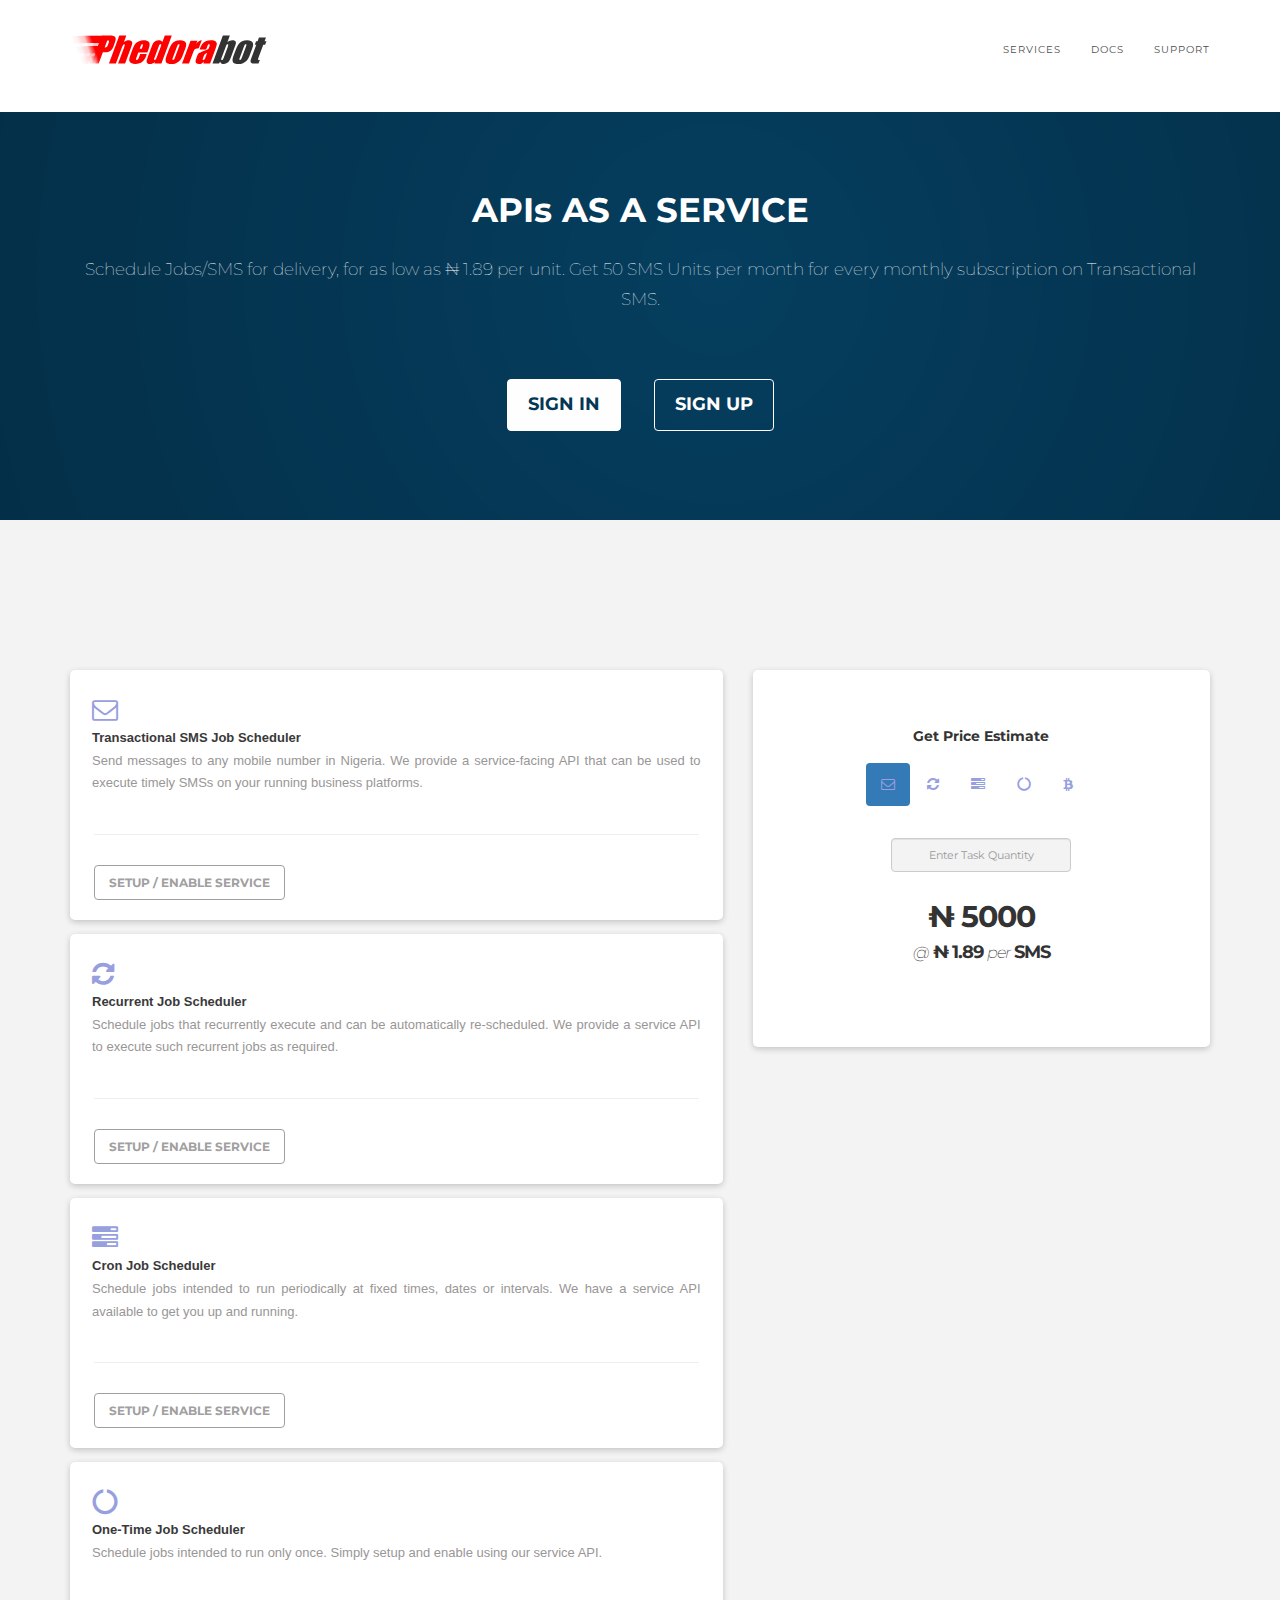
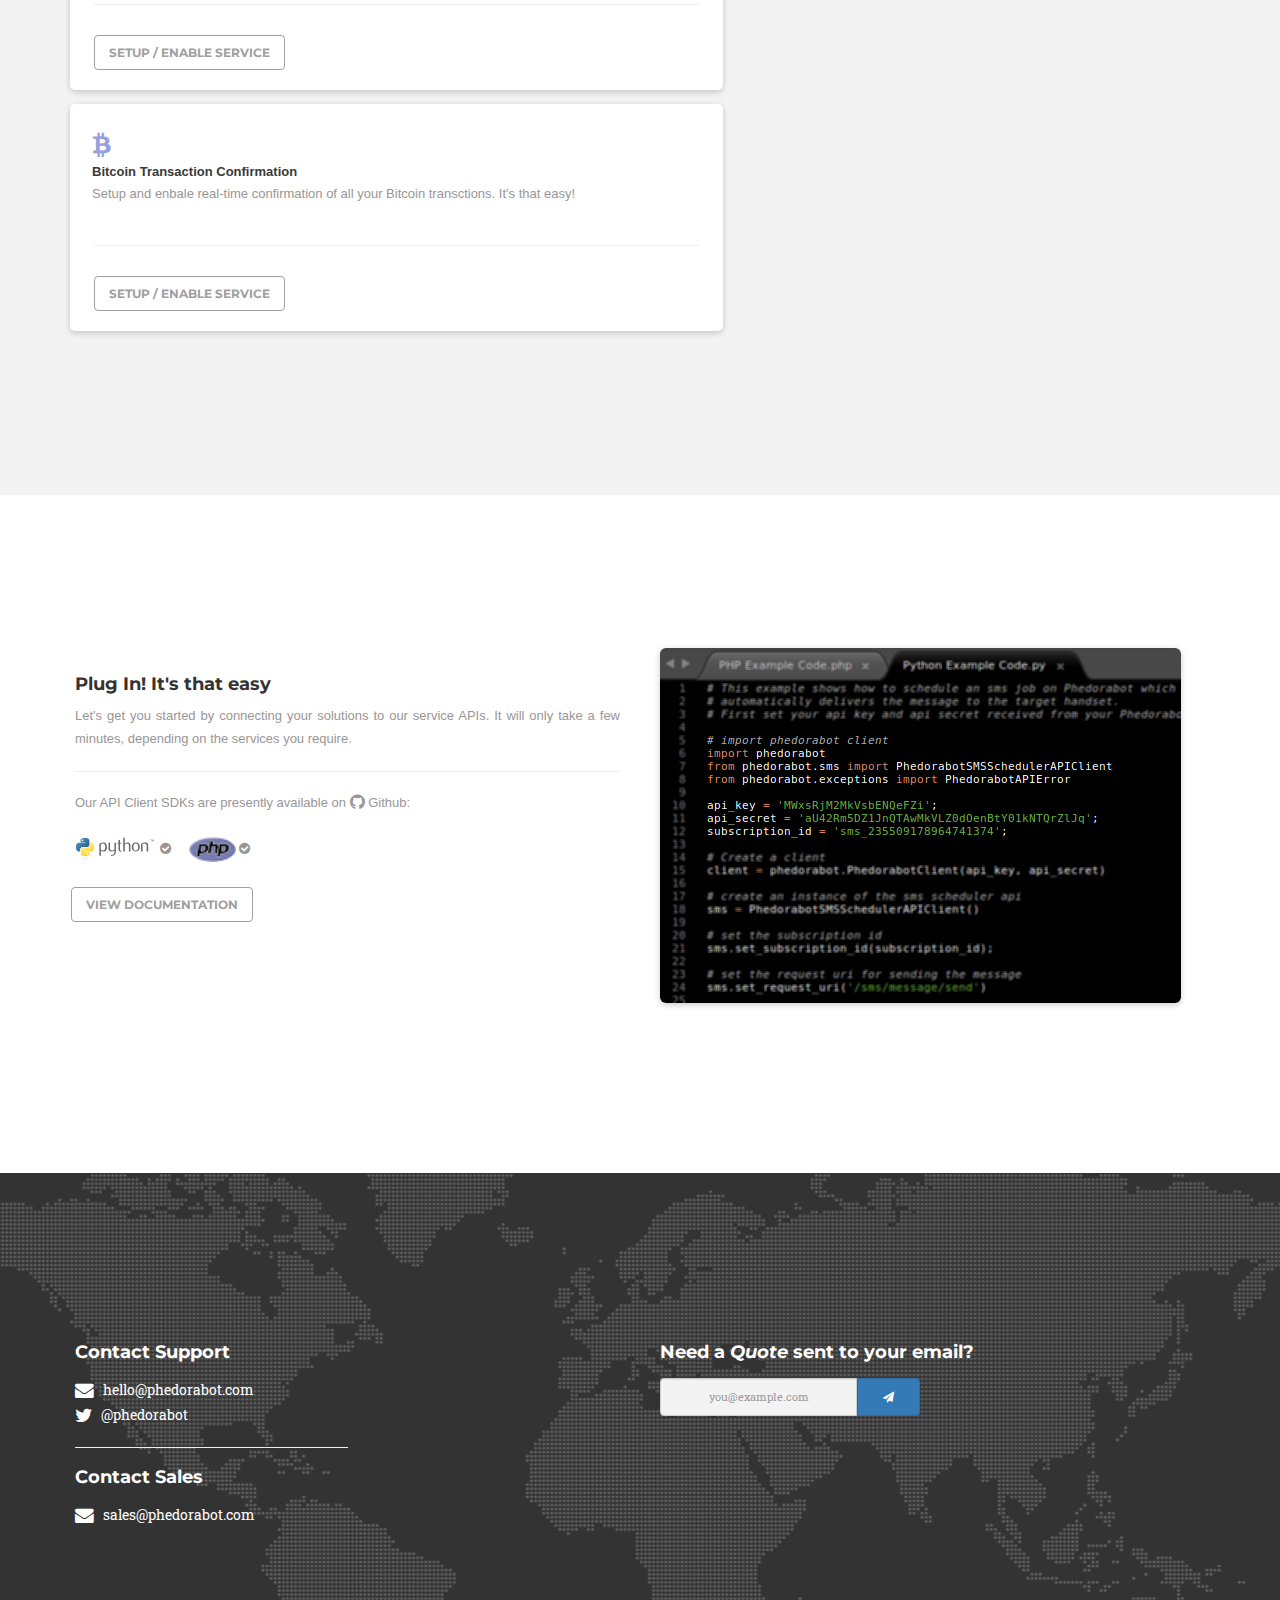
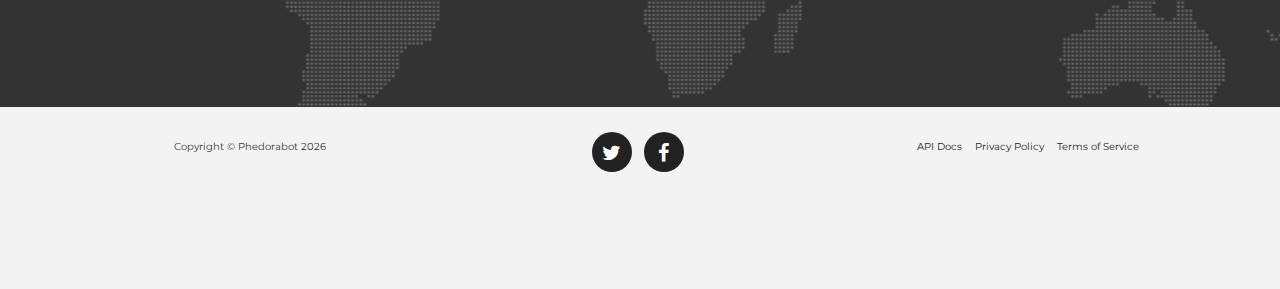
==== commit 33213223: "WOW updated / Animation" ====
--- a/index.html
+++ b/index.html
@@ -83,8 +83,8 @@
                 <!--div class="intro-lead-in animated fadeInDown"></div>
                 <div class="intro-heading animated fadeInDown"><!--Heading Content></div-->
 
-                <div class="intro-lead-in animated fadeInDown"></div>
-                <div class="intro-heading animated fadeInDown" data-wow-delay="0.5s"><!--Heading Content--></div>
+                <div class="intro-lead-in wow fadeInDown"></div>
+                <div class="intro-heading wow fadeInDown" data-wow-delay="0.9s"><!--Heading Content--></div>
 
                 <a href="#"><button class="btn btn-xl-alt">Sign In</button></a>
                 <a href="#"><button class="btn btn-xl">Sign Up</button></a>
@@ -269,6 +269,9 @@
     <script src="js/jquery.easing.min.js"></script>
     <script src="js/classie.js"></script>
     <script src="js/wow.min.js"></script>
+    <script>
+        new WOW().init();
+    </script>
 
     <!-- CC JavaScript -->
     <script src="js/ContentControl.js"></script>
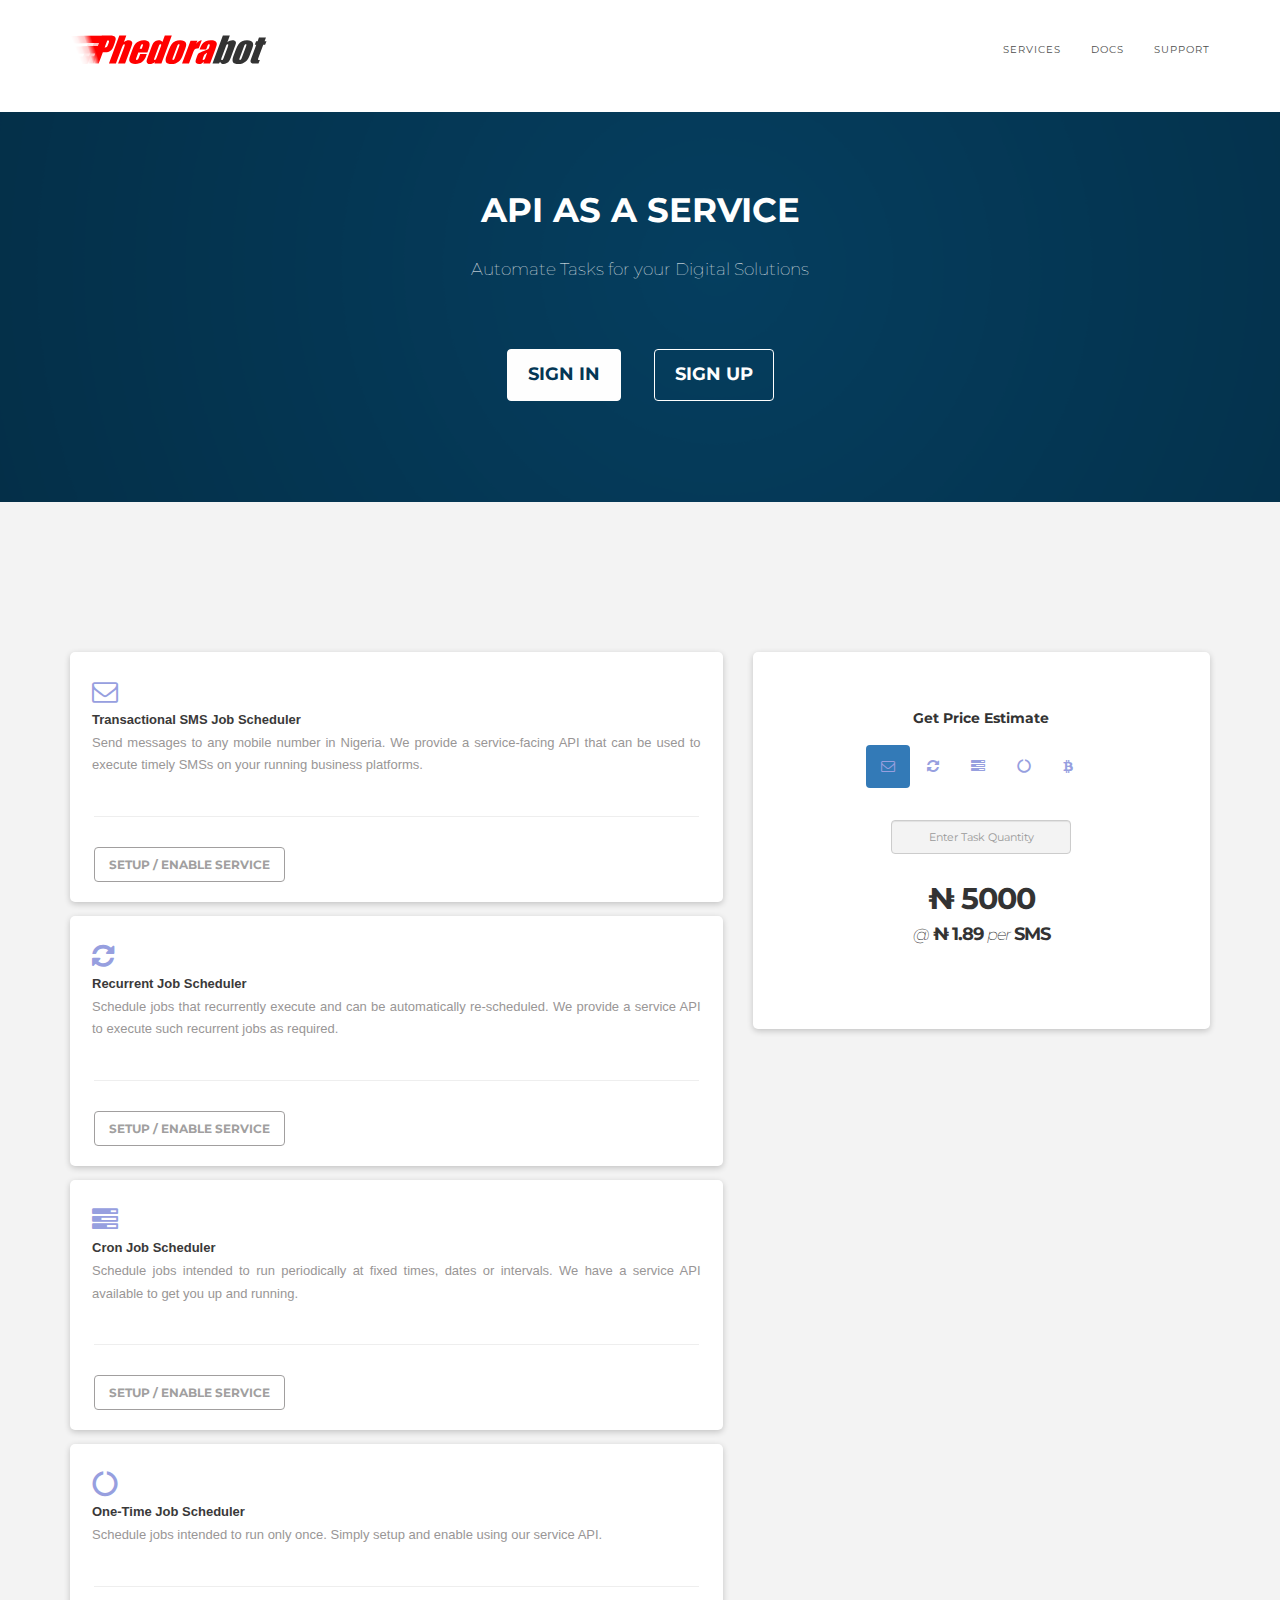
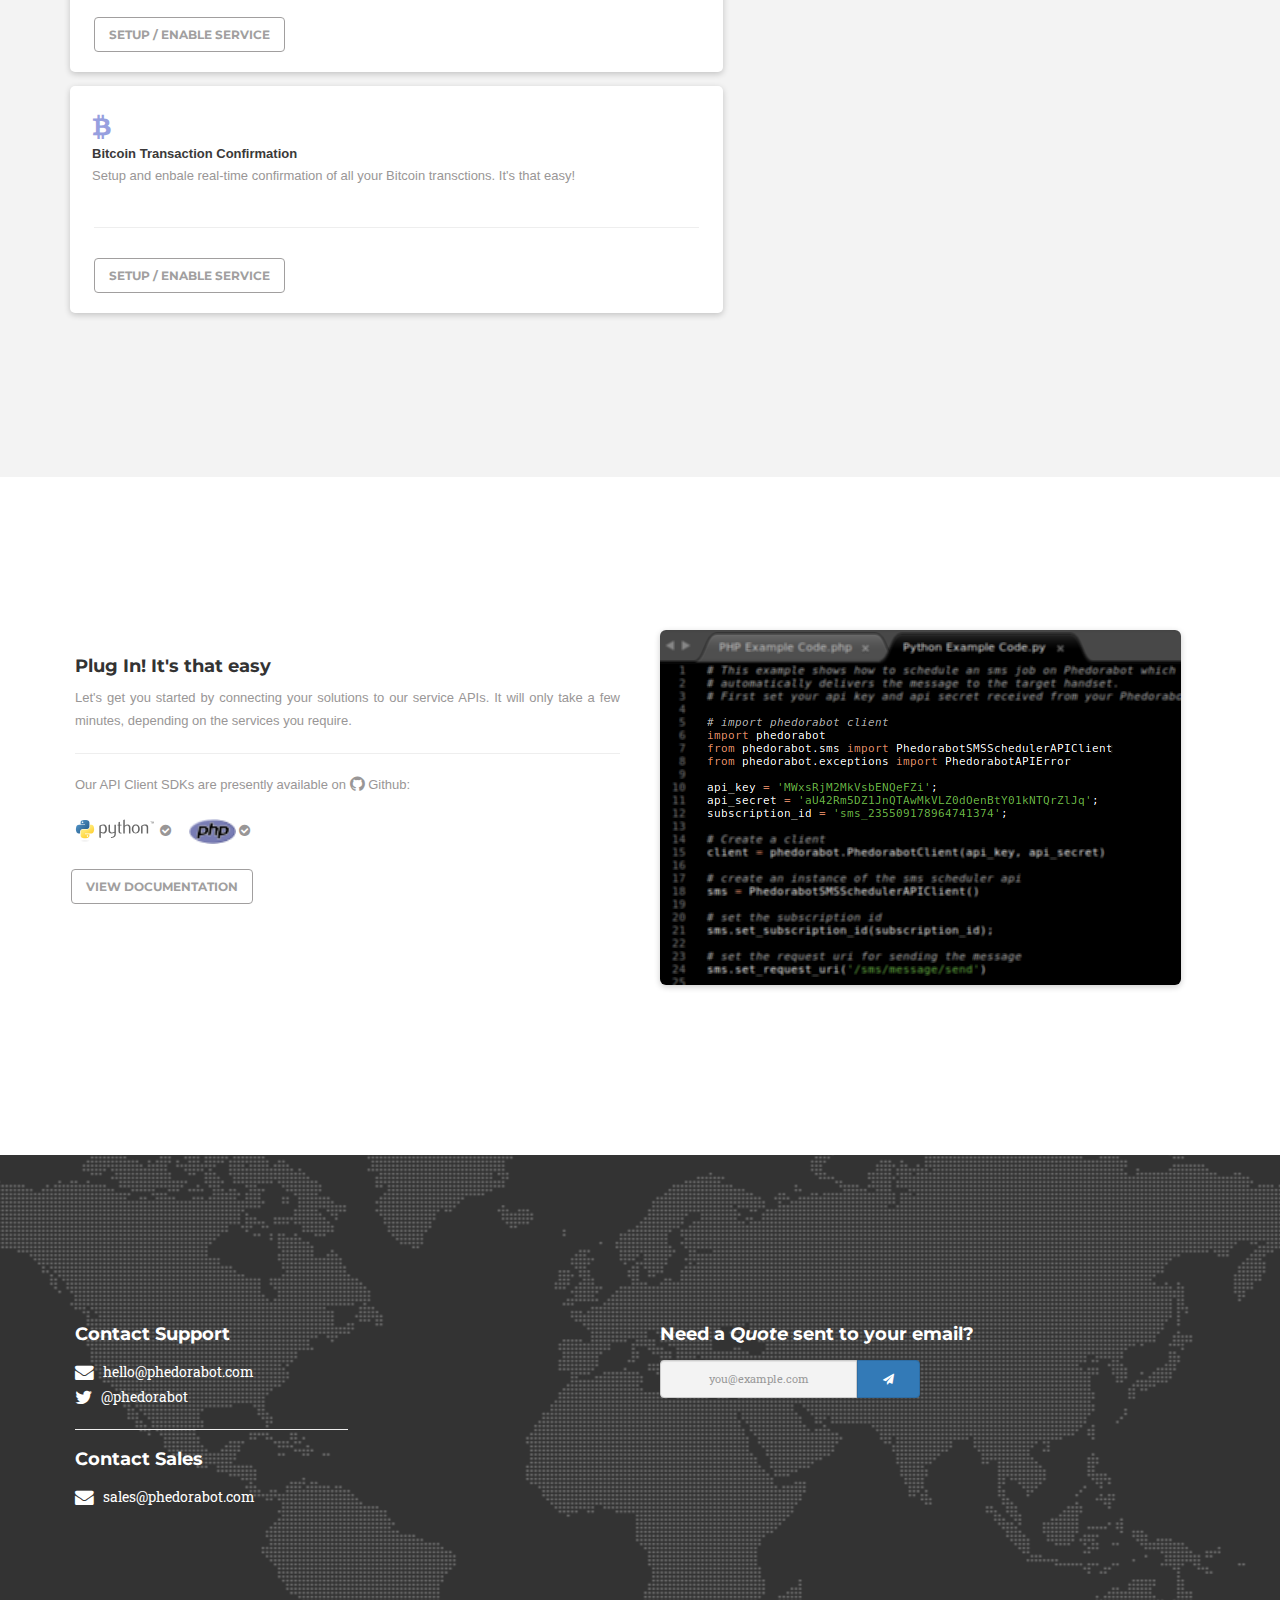
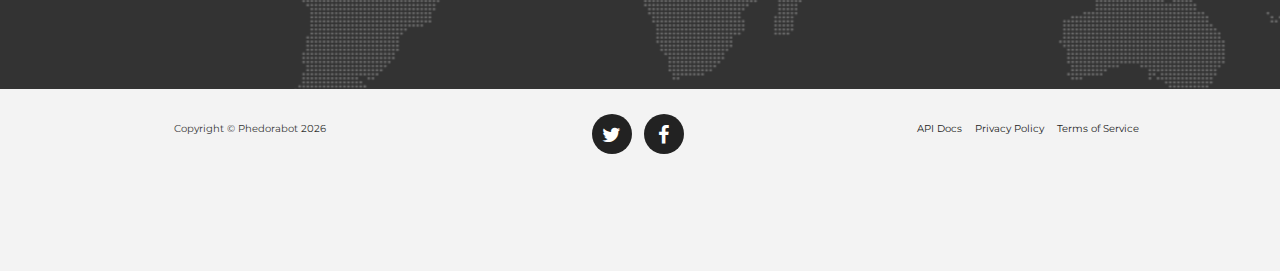
==== commit 715ffb9b: "header mobile height" ====
--- a/index.html
+++ b/index.html
@@ -50,7 +50,7 @@
                     <span class="icon-bar"></span>
                 </button>
 
-                <a class="navbar-brand page-scroll" href="#page-top"><img  src="img/phedorabot.svg" alt="PNet Logo"/> </a>
+                <a class="navbar-brand page-scroll" href="#page-top"><img  src="img/phedorabot.svg" alt="Phedorabot Logo"/> </a>
 
             </div>
 
@@ -80,16 +80,14 @@
     <header>
         <div class="container">
             <div class="intro-text">
-                <!--div class="intro-lead-in animated fadeInDown"></div>
-                <div class="intro-heading animated fadeInDown"><!--Heading Content></div-->
-
                 <div class="intro-lead-in wow fadeInDown"></div>
                 <div class="intro-heading wow fadeInDown" data-wow-delay="0.9s"><!--Heading Content--></div>
 
-                <a href="#"><button class="btn btn-xl-alt">Sign In</button></a>
-                <a href="#"><button class="btn btn-xl">Sign Up</button></a>
-            </div>
-        </div>
+                <a href="#"><button class="btn btn-xl-alt wow fadeInUp" data-wow-delay="1.4s">Sign In</button></a>
+                <a href="#"><button class="btn btn-xl wow fadeInUp" data-wow-delay="1.6s">Sign Up</button></a>
+            </div>
+        </div>
+
     </header>
 
     <!-- Services Section -->
--- a/css/main.css
+++ b/css/main.css
@@ -569,7 +569,13 @@
     background-size: cover;
     -o-background-size: cover;
     text-align: center;
-    height: 520px;
+    height: 390px;
+}
+
+@media (min-width:768px) {
+    header {
+        height: 502px;
+    }
 }
 
 header .intro-text {
